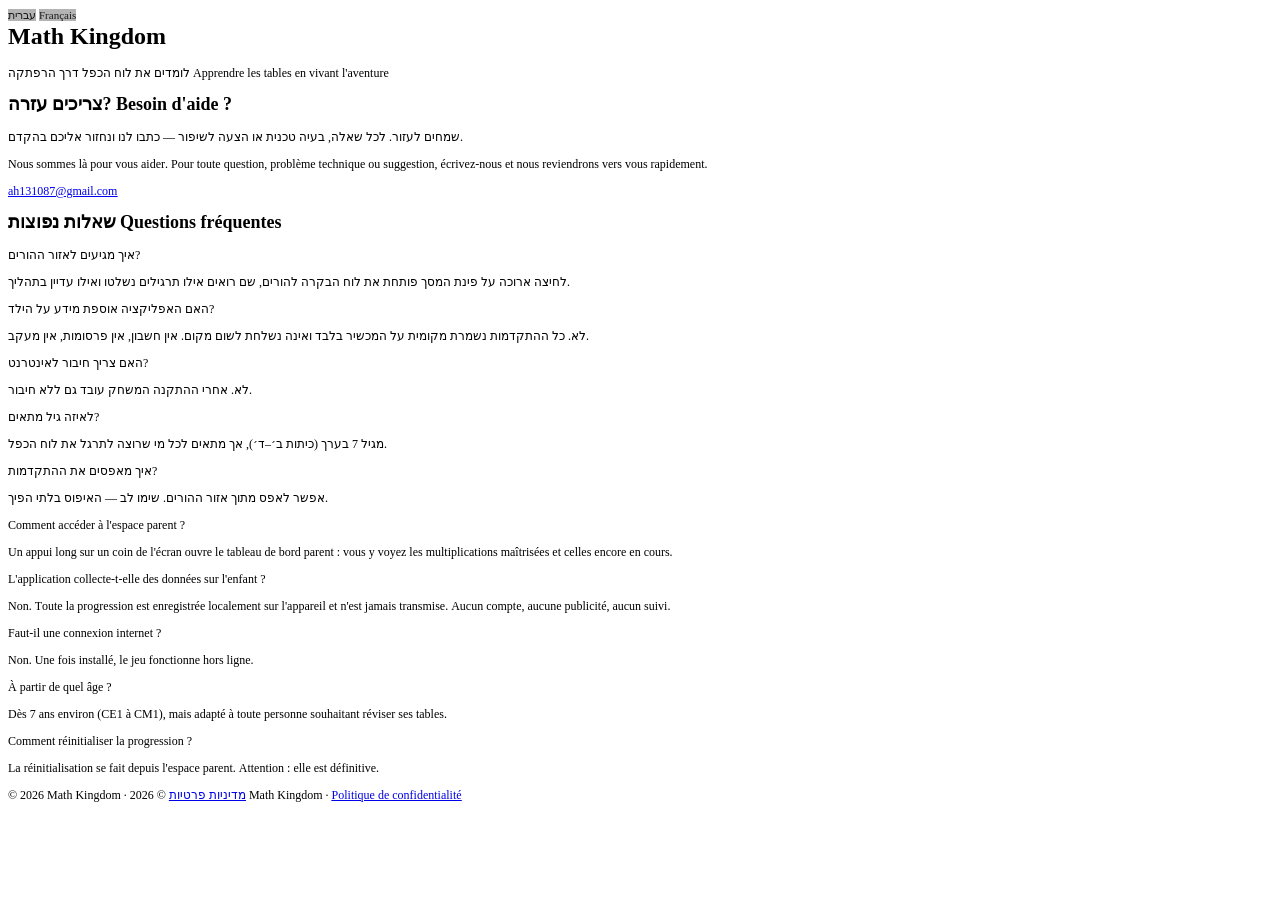
==== index.html @ 748add50 "Rename index (2).html to index.html" ====
<!DOCTYPE html PUBLIC "-//W3C//DTD HTML 4.01//EN" "http://www.w3.org/TR/html4/strict.dtd">
<html>
<head>
  <meta http-equiv="Content-Type" content="text/html; charset=utf-8">
  <meta http-equiv="Content-Style-Type" content="text/css">
  <title></title>
  <meta name="Description" content="Math Kingdom support page — assistance et confidentialité / עמוד תמיכה">
  <meta name="Generator" content="Cocoa HTML Writer">
  <meta name="CocoaVersion" content="2685.6">
  <style type="text/css">
    p.p1 {margin: 0.0px 0.0px 0.0px 0.0px; font: 11.0px 'Helvetica Neue'; color: #000000; color: rgba(0, 0, 0, 0.85); -webkit-text-stroke: rgba(0, 0, 0, 0.85)}
    p.p3 {margin: 0.0px 0.0px 12.0px 0.0px; font: 12.0px Times; -webkit-text-stroke: #000000}
    p.p5 {margin: 0.0px 0.0px 12.0px 0.0px; font: 12.0px 'Times New Roman'; -webkit-text-stroke: #000000}
    p.p6 {margin: 0.0px 0.0px 12.0px 0.0px; font: 12.0px Times; color: #0000e9; -webkit-text-stroke: #0000e9}
    p.p7 {margin: 0.0px 0.0px 0.0px 0.0px; font: 12.0px Times; -webkit-text-stroke: #000000}
    span.s1 {font: 11.0px 'Arial Hebrew'; font-kerning: none; background-color: #b3b3b3}
    span.s2 {font: 12.0px Times; font-kerning: none; color: #000000; -webkit-text-stroke: 0px #000000}
    span.s3 {font-kerning: none; background-color: #b3b3b3}
    span.s4 {font-kerning: none}
    span.s5 {font: 12.0px 'Times New Roman'; font-kerning: none}
    span.s6 {font: 18.0px '.Times Fallback'; font-kerning: none}
    span.s7 {font: 12.0px Times; font-kerning: none}
    span.s8 {text-decoration: underline ; font-kerning: none}
    span.s9 {font: 12.0px 'Times New Roman'; text-decoration: underline ; font-kerning: none; color: #0000e9; -webkit-text-stroke: 0px #0000e9}
    span.s10 {font: 12.0px Times; text-decoration: underline ; font-kerning: none; color: #0000e9; -webkit-text-stroke: 0px #0000e9}
  </style>
</head>
<body>
<p class="p1"><span class="s1">עברית</span><span class="s2"> </span><span class="s3">Français</span></p>
<h1 style="margin: 0.0px 0.0px 16.1px 0.0px; font: 24.0px Times; -webkit-text-stroke: #000000"><span class="s4"><b>Math Kingdom</b></span></h1>
<p class="p3"><span class="s5">לומדים</span><span class="s4"> </span><span class="s5">את</span><span class="s4"> </span><span class="s5">לוח</span><span class="s4"> </span><span class="s5">הכפל</span><span class="s4"> </span><span class="s5">דרך</span><span class="s4"> </span><span class="s5">הרפתקה</span><span class="s4"> Apprendre les tables en vivant l'aventure</span></p>
<h2 style="margin: 0.0px 0.0px 14.9px 0.0px; font: 18.0px Times; -webkit-text-stroke: #000000"><span class="s6"><b>צריכים</b></span><span class="s4"><b> </b></span><span class="s6"><b>עזרה</b></span><span class="s4"><b>? Besoin d'aide ?</b></span></h2>
<p class="p5"><span class="s4">שמחים</span><span class="s7"> </span><span class="s4">לעזור</span><span class="s7">. </span><span class="s4">לכל</span><span class="s7"> </span><span class="s4">שאלה</span><span class="s7">, </span><span class="s4">בעיה</span><span class="s7"> </span><span class="s4">טכנית</span><span class="s7"> </span><span class="s4">או</span><span class="s7"> </span><span class="s4">הצעה</span><span class="s7"> </span><span class="s4">לשיפור</span><span class="s7"> — </span><span class="s4">כתבו</span><span class="s7"> </span><span class="s4">לנו</span><span class="s7"> </span><span class="s4">ונחזור</span><span class="s7"> </span><span class="s4">אליכם</span><span class="s7"> </span><span class="s4">בהקדם</span><span class="s7">.</span></p>
<p class="p3"><span class="s4">Nous sommes là pour vous aider. Pour toute question, problème technique ou suggestion, écrivez-nous et nous reviendrons vers vous rapidement.</span></p>
<p class="p6"><span class="s8"><a href="mailto:CONTACT@EXEMPLE.COM">ah131087@gmail.com</a></span></p>
<h2 style="margin: 0.0px 0.0px 14.9px 0.0px; font: 18.0px Times; -webkit-text-stroke: #000000"><span class="s6"><b>שאלות</b></span><span class="s4"><b> </b></span><span class="s6"><b>נפוצות</b></span><span class="s4"><b> Questions fréquentes</b></span></h2>
<p class="p5"><span class="s4">איך</span><span class="s7"> </span><span class="s4">מגיעים</span><span class="s7"> </span><span class="s4">לאזור</span><span class="s7"> </span><span class="s4">ההורים</span><span class="s7">?</span></p>
<p class="p5"><span class="s4">לחיצה</span><span class="s7"> </span><span class="s4">ארוכה</span><span class="s7"> </span><span class="s4">על</span><span class="s7"> </span><span class="s4">פינת</span><span class="s7"> </span><span class="s4">המסך</span><span class="s7"> </span><span class="s4">פותחת</span><span class="s7"> </span><span class="s4">את</span><span class="s7"> </span><span class="s4">לוח</span><span class="s7"> </span><span class="s4">הבקרה</span><span class="s7"> </span><span class="s4">להורים</span><span class="s7">, </span><span class="s4">שם</span><span class="s7"> </span><span class="s4">רואים</span><span class="s7"> </span><span class="s4">אילו</span><span class="s7"> </span><span class="s4">תרגילים</span><span class="s7"> </span><span class="s4">נשלטו</span><span class="s7"> </span><span class="s4">ואילו</span><span class="s7"> </span><span class="s4">עדיין</span><span class="s7"> </span><span class="s4">בתהליך</span><span class="s7">.</span></p>
<p class="p5"><span class="s4">האם</span><span class="s7"> </span><span class="s4">האפליקציה</span><span class="s7"> </span><span class="s4">אוספת</span><span class="s7"> </span><span class="s4">מידע</span><span class="s7"> </span><span class="s4">על</span><span class="s7"> </span><span class="s4">הילד</span><span class="s7">?</span></p>
<p class="p5"><span class="s4">לא</span><span class="s7">. </span><span class="s4">כל</span><span class="s7"> </span><span class="s4">ההתקדמות</span><span class="s7"> </span><span class="s4">נשמרת</span><span class="s7"> </span><span class="s4">מקומית</span><span class="s7"> </span><span class="s4">על</span><span class="s7"> </span><span class="s4">המכשיר</span><span class="s7"> </span><span class="s4">בלבד</span><span class="s7"> </span><span class="s4">ואינה</span><span class="s7"> </span><span class="s4">נשלחת</span><span class="s7"> </span><span class="s4">לשום</span><span class="s7"> </span><span class="s4">מקום</span><span class="s7">. </span><span class="s4">אין</span><span class="s7"> </span><span class="s4">חשבון</span><span class="s7">, </span><span class="s4">אין</span><span class="s7"> </span><span class="s4">פרסומות</span><span class="s7">, </span><span class="s4">אין</span><span class="s7"> </span><span class="s4">מעקב</span><span class="s7">.</span></p>
<p class="p5"><span class="s4">האם</span><span class="s7"> </span><span class="s4">צריך</span><span class="s7"> </span><span class="s4">חיבור</span><span class="s7"> </span><span class="s4">לאינטרנט</span><span class="s7">?</span></p>
<p class="p5"><span class="s4">לא</span><span class="s7">. </span><span class="s4">אחרי</span><span class="s7"> </span><span class="s4">ההתקנה</span><span class="s7"> </span><span class="s4">המשחק</span><span class="s7"> </span><span class="s4">עובד</span><span class="s7"> </span><span class="s4">גם</span><span class="s7"> </span><span class="s4">ללא</span><span class="s7"> </span><span class="s4">חיבור</span><span class="s7">.</span></p>
<p class="p5"><span class="s4">לאיזה</span><span class="s7"> </span><span class="s4">גיל</span><span class="s7"> </span><span class="s4">מתאים</span><span class="s7">?</span></p>
<p class="p5"><span class="s4">מגיל</span><span class="s7"> 7 </span><span class="s4">בערך</span><span class="s7"> (</span><span class="s4">כיתות</span><span class="s7"> </span><span class="s4">ב׳</span><span class="s7">–</span><span class="s4">ד׳</span><span class="s7">), </span><span class="s4">אך</span><span class="s7"> </span><span class="s4">מתאים</span><span class="s7"> </span><span class="s4">לכל</span><span class="s7"> </span><span class="s4">מי</span><span class="s7"> </span><span class="s4">שרוצה</span><span class="s7"> </span><span class="s4">לתרגל</span><span class="s7"> </span><span class="s4">את</span><span class="s7"> </span><span class="s4">לוח</span><span class="s7"> </span><span class="s4">הכפל</span><span class="s7">.</span></p>
<p class="p5"><span class="s4">איך</span><span class="s7"> </span><span class="s4">מאפסים</span><span class="s7"> </span><span class="s4">את</span><span class="s7"> </span><span class="s4">ההתקדמות</span><span class="s7">?</span></p>
<p class="p5"><span class="s4">אפשר</span><span class="s7"> </span><span class="s4">לאפס</span><span class="s7"> </span><span class="s4">מתוך</span><span class="s7"> </span><span class="s4">אזור</span><span class="s7"> </span><span class="s4">ההורים</span><span class="s7">. </span><span class="s4">שימו</span><span class="s7"> </span><span class="s4">לב</span><span class="s7"> — </span><span class="s4">האיפוס</span><span class="s7"> </span><span class="s4">בלתי</span><span class="s7"> </span><span class="s4">הפיך</span><span class="s7">.</span></p>
<p class="p3"><span class="s4">Comment accéder à l'espace parent ?</span></p>
<p class="p3"><span class="s4">Un appui long sur un coin de l'écran ouvre le tableau de bord parent : vous y voyez les multiplications maîtrisées et celles encore en cours.</span></p>
<p class="p3"><span class="s4">L'application collecte-t-elle des données sur l'enfant ?</span></p>
<p class="p3"><span class="s4">Non. Toute la progression est enregistrée localement sur l'appareil et n'est jamais transmise. Aucun compte, aucune publicité, aucun suivi.</span></p>
<p class="p3"><span class="s4">Faut-il une connexion internet ?</span></p>
<p class="p3"><span class="s4">Non. Une fois installé, le jeu fonctionne hors ligne.</span></p>
<p class="p3"><span class="s4">À partir de quel âge ?</span></p>
<p class="p3"><span class="s4">Dès 7 ans environ (CE1 à CM1), mais adapté à toute personne souhaitant réviser ses tables.</span></p>
<p class="p3"><span class="s4">Comment réinitialiser la progression ?</span></p>
<p class="p3"><span class="s4">La réinitialisation se fait depuis l'espace parent. Attention : elle est définitive.</span></p>
<p class="p7"><span class="s4">© 2026 Math Kingdom · <a href="file:///Users/alexhadadbeachbum/Downloads/privacy.html"><span class="s9">מדיניות</span><span class="s10"> </span><span class="s9">פרטיות</span></a> © 2026 Math Kingdom · <a href="file:///Users/alexhadadbeachbum/Downloads/privacy.html"><span class="s10">Politique de confidentialité</span></a></span></p>
</body>
</html>
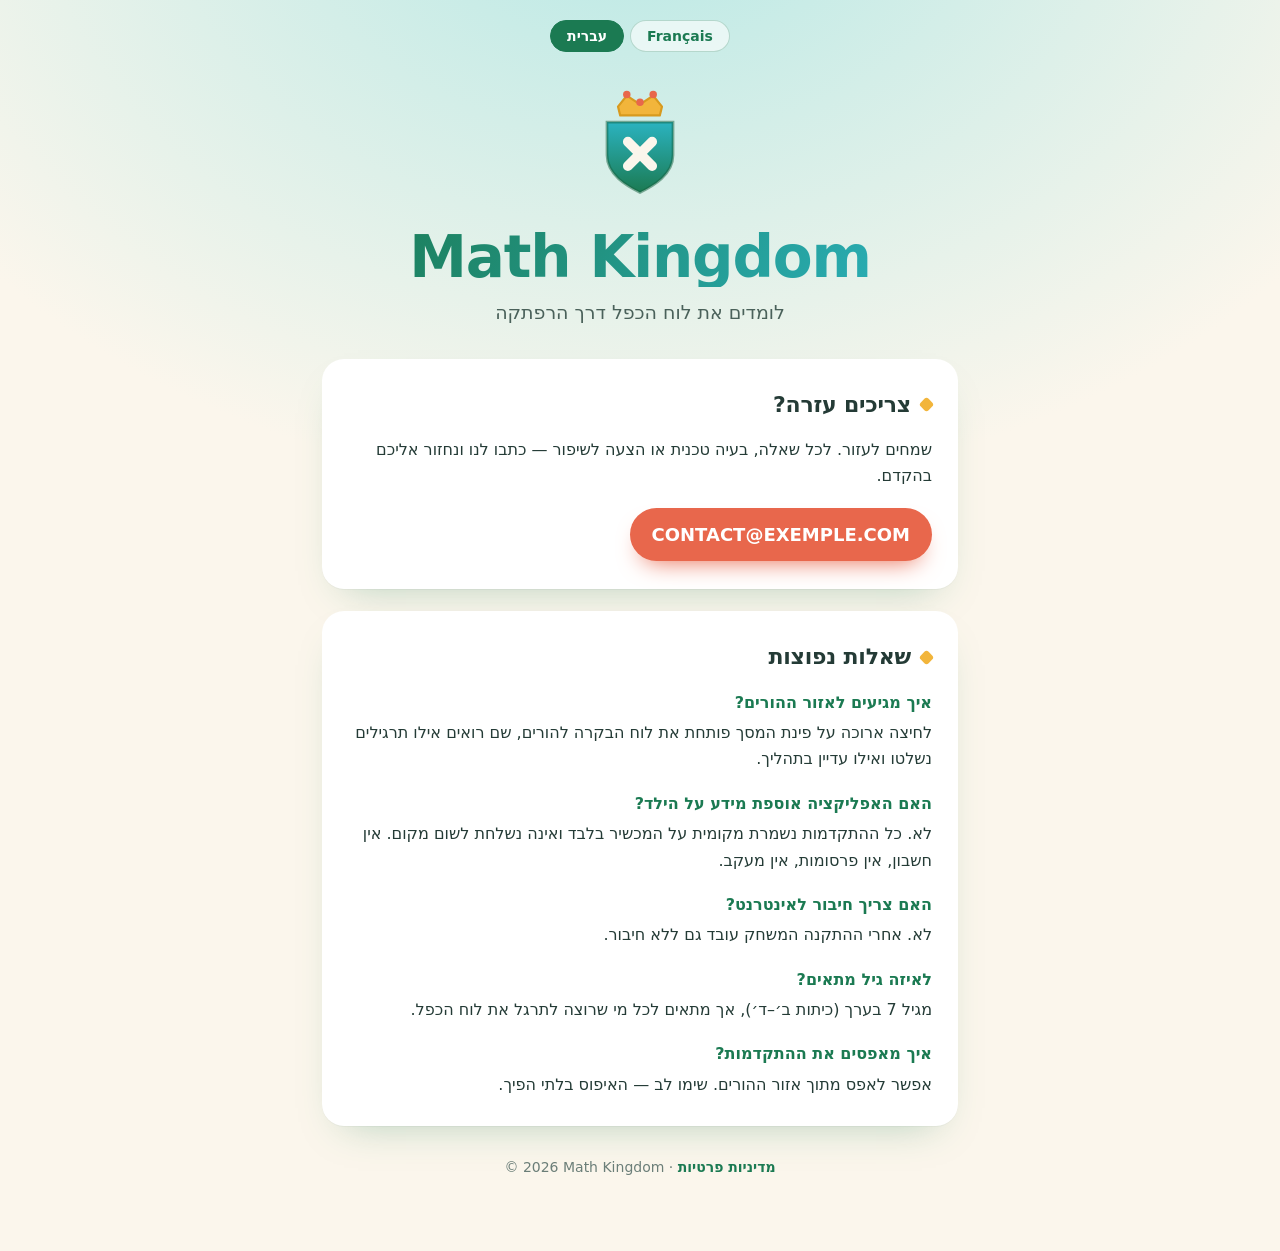
==== commit c42e7455: "Update index.html" ====
--- a/index.html
+++ b/index.html
@@ -1,59 +1,278 @@
-<!DOCTYPE html PUBLIC "-//W3C//DTD HTML 4.01//EN" "http://www.w3.org/TR/html4/strict.dtd">
-<html>
+<!DOCTYPE html>
+<html lang="he" data-lang="he">
 <head>
-  <meta http-equiv="Content-Type" content="text/html; charset=utf-8">
-  <meta http-equiv="Content-Style-Type" content="text/css">
-  <title></title>
-  <meta name="Description" content="Math Kingdom support page — assistance et confidentialité / עמוד תמיכה">
-  <meta name="Generator" content="Cocoa HTML Writer">
-  <meta name="CocoaVersion" content="2685.6">
-  <style type="text/css">
-    p.p1 {margin: 0.0px 0.0px 0.0px 0.0px; font: 11.0px 'Helvetica Neue'; color: #000000; color: rgba(0, 0, 0, 0.85); -webkit-text-stroke: rgba(0, 0, 0, 0.85)}
-    p.p3 {margin: 0.0px 0.0px 12.0px 0.0px; font: 12.0px Times; -webkit-text-stroke: #000000}
-    p.p5 {margin: 0.0px 0.0px 12.0px 0.0px; font: 12.0px 'Times New Roman'; -webkit-text-stroke: #000000}
-    p.p6 {margin: 0.0px 0.0px 12.0px 0.0px; font: 12.0px Times; color: #0000e9; -webkit-text-stroke: #0000e9}
-    p.p7 {margin: 0.0px 0.0px 0.0px 0.0px; font: 12.0px Times; -webkit-text-stroke: #000000}
-    span.s1 {font: 11.0px 'Arial Hebrew'; font-kerning: none; background-color: #b3b3b3}
-    span.s2 {font: 12.0px Times; font-kerning: none; color: #000000; -webkit-text-stroke: 0px #000000}
-    span.s3 {font-kerning: none; background-color: #b3b3b3}
-    span.s4 {font-kerning: none}
-    span.s5 {font: 12.0px 'Times New Roman'; font-kerning: none}
-    span.s6 {font: 18.0px '.Times Fallback'; font-kerning: none}
-    span.s7 {font: 12.0px Times; font-kerning: none}
-    span.s8 {text-decoration: underline ; font-kerning: none}
-    span.s9 {font: 12.0px 'Times New Roman'; text-decoration: underline ; font-kerning: none; color: #0000e9; -webkit-text-stroke: 0px #0000e9}
-    span.s10 {font: 12.0px Times; text-decoration: underline ; font-kerning: none; color: #0000e9; -webkit-text-stroke: 0px #0000e9}
-  </style>
+<meta charset="UTF-8">
+<meta name="viewport" content="width=device-width, initial-scale=1">
+<title>Math Kingdom — Support / תמיכה</title>
+<meta name="description" content="Math Kingdom support page — assistance et confidentialité / עמוד תמיכה">
+<style>
+/* Math Kingdom — support & privacy site
+   Palette (Coastal World):
+   cream  #FBF6EC | ink #243B36 | sky #2BB3C0
+   green  #1B7A52 | gold #F2B53B | coral #E8674C */
+
+@import url('https://fonts.googleapis.com/css2?family=Rubik:wght@400;500;600;800&display=swap');
+
+* { box-sizing: border-box; margin: 0; padding: 0; }
+
+:root {
+  --cream: #FBF6EC;
+  --ink:   #243B36;
+  --sky:   #2BB3C0;
+  --green: #1B7A52;
+  --gold:  #F2B53B;
+  --coral: #E8674C;
+  --paper: #FFFFFF;
+}
+
+html { scroll-behavior: smooth; }
+
+body {
+  font-family: 'Rubik', system-ui, -apple-system, 'Segoe UI', sans-serif;
+  color: var(--ink);
+  background:
+    radial-gradient(120% 90% at 50% -10%, #B6E8E5 0%, var(--cream) 55%);
+  min-height: 100vh;
+  line-height: 1.65;
+  -webkit-font-smoothing: antialiased;
+}
+
+.wrap { max-width: 680px; margin: 0 auto; padding: 0 22px 72px; }
+
+/* ---------- language toggle ---------- */
+.langbar {
+  display: flex;
+  justify-content: center;
+  gap: 6px;
+  padding: 20px 0 8px;
+}
+.langbar button {
+  font-family: inherit;
+  font-weight: 600;
+  font-size: 14px;
+  color: var(--green);
+  background: rgba(255,255,255,0.6);
+  border: 1.5px solid rgba(27,122,82,0.25);
+  border-radius: 999px;
+  padding: 7px 16px;
+  cursor: pointer;
+  transition: background .15s, color .15s, transform .1s;
+}
+.langbar button:hover { transform: translateY(-1px); }
+.langbar button.active {
+  background: var(--green);
+  color: #fff;
+  border-color: var(--green);
+}
+.langbar button:focus-visible { outline: 3px solid var(--gold); outline-offset: 2px; }
+
+/* ---------- hero ---------- */
+.hero { text-align: center; padding: 18px 0 8px; }
+
+.crest { width: 132px; height: 132px; margin: 0 auto 18px; display: block; }
+@media (prefers-reduced-motion: no-preference) {
+  .crest { animation: bob 4.5s ease-in-out infinite; }
+  @keyframes bob {
+    0%,100% { transform: translateY(0) rotate(-1.5deg); }
+    50%     { transform: translateY(-9px) rotate(1.5deg); }
+  }
+}
+
+.hero h1 {
+  font-weight: 800;
+  font-size: clamp(38px, 9vw, 58px);
+  letter-spacing: -0.02em;
+  line-height: 1.02;
+  background: linear-gradient(120deg, var(--green), var(--sky));
+  -webkit-background-clip: text;
+  background-clip: text;
+  color: transparent;
+}
+.hero .tag {
+  font-size: clamp(16px, 4vw, 19px);
+  font-weight: 500;
+  color: #4a615a;
+  margin-top: 10px;
+}
+
+/* ---------- cards ---------- */
+.card {
+  background: var(--paper);
+  border-radius: 22px;
+  padding: 28px 26px;
+  margin-top: 22px;
+  box-shadow: 0 1px 0 rgba(36,59,54,0.04),
+              0 18px 40px -22px rgba(27,122,82,0.35);
+}
+
+h2 {
+  font-weight: 800;
+  font-size: 22px;
+  letter-spacing: -0.01em;
+  margin-bottom: 14px;
+  display: flex;
+  align-items: center;
+  gap: 10px;
+}
+h2::before {
+  content: "";
+  width: 11px; height: 11px;
+  border-radius: 3px;
+  background: var(--gold);
+  transform: rotate(45deg);
+  flex: none;
+}
+
+p { margin-bottom: 12px; }
+p:last-child { margin-bottom: 0; }
+
+a { color: var(--coral); font-weight: 600; text-decoration: none; }
+a:hover { text-decoration: underline; }
+
+.mail {
+  display: inline-block;
+  margin-top: 6px;
+  font-weight: 600;
+  font-size: 18px;
+  color: #fff;
+  background: var(--coral);
+  padding: 12px 22px;
+  border-radius: 999px;
+  box-shadow: 0 12px 24px -12px var(--coral);
+}
+.mail:hover { text-decoration: none; filter: brightness(1.05); }
+.mail:focus-visible { outline: 3px solid var(--gold); outline-offset: 3px; }
+
+/* ---------- FAQ ---------- */
+.q { font-weight: 600; color: var(--green); margin-top: 18px; margin-bottom: 4px; }
+.q:first-of-type { margin-top: 4px; }
+
+/* ---------- footer ---------- */
+footer {
+  text-align: center;
+  margin-top: 30px;
+  font-size: 14px;
+  color: #6b7e78;
+}
+footer a { color: var(--green); }
+
+/* ---------- language visibility & direction ---------- */
+[data-lang="he"] .lang-fr,
+[data-lang="he"] .lang-en { display: none; }
+[data-lang="fr"] .lang-he,
+[data-lang="fr"] .lang-en { display: none; }
+
+[data-lang="he"] .dir { direction: rtl; text-align: right; }
+[data-lang="fr"] .dir { direction: ltr; text-align: left; }
+[data-lang="he"] .hero, [data-lang="he"] footer { /* keep hero centered */ }
+.hero, footer { direction: ltr; }
+
+</style>
 </head>
 <body>
-<p class="p1"><span class="s1">עברית</span><span class="s2"> </span><span class="s3">Français</span></p>
-<h1 style="margin: 0.0px 0.0px 16.1px 0.0px; font: 24.0px Times; -webkit-text-stroke: #000000"><span class="s4"><b>Math Kingdom</b></span></h1>
-<p class="p3"><span class="s5">לומדים</span><span class="s4"> </span><span class="s5">את</span><span class="s4"> </span><span class="s5">לוח</span><span class="s4"> </span><span class="s5">הכפל</span><span class="s4"> </span><span class="s5">דרך</span><span class="s4"> </span><span class="s5">הרפתקה</span><span class="s4"> Apprendre les tables en vivant l'aventure</span></p>
-<h2 style="margin: 0.0px 0.0px 14.9px 0.0px; font: 18.0px Times; -webkit-text-stroke: #000000"><span class="s6"><b>צריכים</b></span><span class="s4"><b> </b></span><span class="s6"><b>עזרה</b></span><span class="s4"><b>? Besoin d'aide ?</b></span></h2>
-<p class="p5"><span class="s4">שמחים</span><span class="s7"> </span><span class="s4">לעזור</span><span class="s7">. </span><span class="s4">לכל</span><span class="s7"> </span><span class="s4">שאלה</span><span class="s7">, </span><span class="s4">בעיה</span><span class="s7"> </span><span class="s4">טכנית</span><span class="s7"> </span><span class="s4">או</span><span class="s7"> </span><span class="s4">הצעה</span><span class="s7"> </span><span class="s4">לשיפור</span><span class="s7"> — </span><span class="s4">כתבו</span><span class="s7"> </span><span class="s4">לנו</span><span class="s7"> </span><span class="s4">ונחזור</span><span class="s7"> </span><span class="s4">אליכם</span><span class="s7"> </span><span class="s4">בהקדם</span><span class="s7">.</span></p>
-<p class="p3"><span class="s4">Nous sommes là pour vous aider. Pour toute question, problème technique ou suggestion, écrivez-nous et nous reviendrons vers vous rapidement.</span></p>
-<p class="p6"><span class="s8"><a href="mailto:CONTACT@EXEMPLE.COM">ah131087@gmail.com</a></span></p>
-<h2 style="margin: 0.0px 0.0px 14.9px 0.0px; font: 18.0px Times; -webkit-text-stroke: #000000"><span class="s6"><b>שאלות</b></span><span class="s4"><b> </b></span><span class="s6"><b>נפוצות</b></span><span class="s4"><b> Questions fréquentes</b></span></h2>
-<p class="p5"><span class="s4">איך</span><span class="s7"> </span><span class="s4">מגיעים</span><span class="s7"> </span><span class="s4">לאזור</span><span class="s7"> </span><span class="s4">ההורים</span><span class="s7">?</span></p>
-<p class="p5"><span class="s4">לחיצה</span><span class="s7"> </span><span class="s4">ארוכה</span><span class="s7"> </span><span class="s4">על</span><span class="s7"> </span><span class="s4">פינת</span><span class="s7"> </span><span class="s4">המסך</span><span class="s7"> </span><span class="s4">פותחת</span><span class="s7"> </span><span class="s4">את</span><span class="s7"> </span><span class="s4">לוח</span><span class="s7"> </span><span class="s4">הבקרה</span><span class="s7"> </span><span class="s4">להורים</span><span class="s7">, </span><span class="s4">שם</span><span class="s7"> </span><span class="s4">רואים</span><span class="s7"> </span><span class="s4">אילו</span><span class="s7"> </span><span class="s4">תרגילים</span><span class="s7"> </span><span class="s4">נשלטו</span><span class="s7"> </span><span class="s4">ואילו</span><span class="s7"> </span><span class="s4">עדיין</span><span class="s7"> </span><span class="s4">בתהליך</span><span class="s7">.</span></p>
-<p class="p5"><span class="s4">האם</span><span class="s7"> </span><span class="s4">האפליקציה</span><span class="s7"> </span><span class="s4">אוספת</span><span class="s7"> </span><span class="s4">מידע</span><span class="s7"> </span><span class="s4">על</span><span class="s7"> </span><span class="s4">הילד</span><span class="s7">?</span></p>
-<p class="p5"><span class="s4">לא</span><span class="s7">. </span><span class="s4">כל</span><span class="s7"> </span><span class="s4">ההתקדמות</span><span class="s7"> </span><span class="s4">נשמרת</span><span class="s7"> </span><span class="s4">מקומית</span><span class="s7"> </span><span class="s4">על</span><span class="s7"> </span><span class="s4">המכשיר</span><span class="s7"> </span><span class="s4">בלבד</span><span class="s7"> </span><span class="s4">ואינה</span><span class="s7"> </span><span class="s4">נשלחת</span><span class="s7"> </span><span class="s4">לשום</span><span class="s7"> </span><span class="s4">מקום</span><span class="s7">. </span><span class="s4">אין</span><span class="s7"> </span><span class="s4">חשבון</span><span class="s7">, </span><span class="s4">אין</span><span class="s7"> </span><span class="s4">פרסומות</span><span class="s7">, </span><span class="s4">אין</span><span class="s7"> </span><span class="s4">מעקב</span><span class="s7">.</span></p>
-<p class="p5"><span class="s4">האם</span><span class="s7"> </span><span class="s4">צריך</span><span class="s7"> </span><span class="s4">חיבור</span><span class="s7"> </span><span class="s4">לאינטרנט</span><span class="s7">?</span></p>
-<p class="p5"><span class="s4">לא</span><span class="s7">. </span><span class="s4">אחרי</span><span class="s7"> </span><span class="s4">ההתקנה</span><span class="s7"> </span><span class="s4">המשחק</span><span class="s7"> </span><span class="s4">עובד</span><span class="s7"> </span><span class="s4">גם</span><span class="s7"> </span><span class="s4">ללא</span><span class="s7"> </span><span class="s4">חיבור</span><span class="s7">.</span></p>
-<p class="p5"><span class="s4">לאיזה</span><span class="s7"> </span><span class="s4">גיל</span><span class="s7"> </span><span class="s4">מתאים</span><span class="s7">?</span></p>
-<p class="p5"><span class="s4">מגיל</span><span class="s7"> 7 </span><span class="s4">בערך</span><span class="s7"> (</span><span class="s4">כיתות</span><span class="s7"> </span><span class="s4">ב׳</span><span class="s7">–</span><span class="s4">ד׳</span><span class="s7">), </span><span class="s4">אך</span><span class="s7"> </span><span class="s4">מתאים</span><span class="s7"> </span><span class="s4">לכל</span><span class="s7"> </span><span class="s4">מי</span><span class="s7"> </span><span class="s4">שרוצה</span><span class="s7"> </span><span class="s4">לתרגל</span><span class="s7"> </span><span class="s4">את</span><span class="s7"> </span><span class="s4">לוח</span><span class="s7"> </span><span class="s4">הכפל</span><span class="s7">.</span></p>
-<p class="p5"><span class="s4">איך</span><span class="s7"> </span><span class="s4">מאפסים</span><span class="s7"> </span><span class="s4">את</span><span class="s7"> </span><span class="s4">ההתקדמות</span><span class="s7">?</span></p>
-<p class="p5"><span class="s4">אפשר</span><span class="s7"> </span><span class="s4">לאפס</span><span class="s7"> </span><span class="s4">מתוך</span><span class="s7"> </span><span class="s4">אזור</span><span class="s7"> </span><span class="s4">ההורים</span><span class="s7">. </span><span class="s4">שימו</span><span class="s7"> </span><span class="s4">לב</span><span class="s7"> — </span><span class="s4">האיפוס</span><span class="s7"> </span><span class="s4">בלתי</span><span class="s7"> </span><span class="s4">הפיך</span><span class="s7">.</span></p>
-<p class="p3"><span class="s4">Comment accéder à l'espace parent ?</span></p>
-<p class="p3"><span class="s4">Un appui long sur un coin de l'écran ouvre le tableau de bord parent : vous y voyez les multiplications maîtrisées et celles encore en cours.</span></p>
-<p class="p3"><span class="s4">L'application collecte-t-elle des données sur l'enfant ?</span></p>
-<p class="p3"><span class="s4">Non. Toute la progression est enregistrée localement sur l'appareil et n'est jamais transmise. Aucun compte, aucune publicité, aucun suivi.</span></p>
-<p class="p3"><span class="s4">Faut-il une connexion internet ?</span></p>
-<p class="p3"><span class="s4">Non. Une fois installé, le jeu fonctionne hors ligne.</span></p>
-<p class="p3"><span class="s4">À partir de quel âge ?</span></p>
-<p class="p3"><span class="s4">Dès 7 ans environ (CE1 à CM1), mais adapté à toute personne souhaitant réviser ses tables.</span></p>
-<p class="p3"><span class="s4">Comment réinitialiser la progression ?</span></p>
-<p class="p3"><span class="s4">La réinitialisation se fait depuis l'espace parent. Attention : elle est définitive.</span></p>
-<p class="p7"><span class="s4">© 2026 Math Kingdom · <a href="file:///Users/alexhadadbeachbum/Downloads/privacy.html"><span class="s9">מדיניות</span><span class="s10"> </span><span class="s9">פרטיות</span></a> © 2026 Math Kingdom · <a href="file:///Users/alexhadadbeachbum/Downloads/privacy.html"><span class="s10">Politique de confidentialité</span></a></span></p>
+<div class="wrap">
+
+  <nav class="langbar" aria-label="Language">
+    <button data-set="he" class="active">עברית</button>
+    <button data-set="fr">Français</button>
+  </nav>
+
+  <header class="hero">
+    <!-- Crest: shield with a golden × and a little crown -->
+    <svg class="crest" viewBox="0 0 120 120" role="img" aria-label="Math Kingdom crest">
+      <defs>
+        <linearGradient id="sky" x1="0" y1="0" x2="0" y2="1">
+          <stop offset="0" stop-color="#2BB3C0"/>
+          <stop offset="1" stop-color="#1B7A52"/>
+        </linearGradient>
+      </defs>
+      <!-- crown -->
+      <path d="M40 26 L48 16 L60 24 L72 16 L80 26 L78 34 L42 34 Z"
+            fill="#F2B53B" stroke="#D89A1E" stroke-width="2" stroke-linejoin="round"/>
+      <circle cx="48" cy="15" r="3.4" fill="#E8674C"/>
+      <circle cx="60" cy="22" r="3.4" fill="#E8674C"/>
+      <circle cx="72" cy="15" r="3.4" fill="#E8674C"/>
+      <!-- shield -->
+      <path d="M30 40 H90 V70 C90 88 72 98 60 104 C48 98 30 88 30 70 Z"
+            fill="url(#sky)" stroke="#16624180" stroke-width="2.5"/>
+      <!-- multiplication sign -->
+      <g stroke="#FBF6EC" stroke-width="9" stroke-linecap="round">
+        <line x1="49" y1="58" x2="71" y2="80"/>
+        <line x1="71" y1="58" x2="49" y2="80"/>
+      </g>
+    </svg>
+
+    <h1>Math Kingdom</h1>
+    <p class="tag">
+      <span class="lang-he">לומדים את לוח הכפל דרך הרפתקה</span>
+      <span class="lang-fr">Apprendre les tables en vivant l'aventure</span>
+    </p>
+  </header>
+
+  <!-- ===== SUPPORT ===== -->
+  <section class="card dir">
+    <h2>
+      <span class="lang-he">צריכים עזרה?</span>
+      <span class="lang-fr">Besoin d'aide ?</span>
+    </h2>
+    <p class="lang-he">שמחים לעזור. לכל שאלה, בעיה טכנית או הצעה לשיפור — כתבו לנו ונחזור אליכם בהקדם.</p>
+    <p class="lang-fr">Nous sommes là pour vous aider. Pour toute question, problème technique ou suggestion, écrivez-nous et nous reviendrons vers vous rapidement.</p>
+    <a class="mail" href="mailto:CONTACT@EXEMPLE.COM">CONTACT@EXEMPLE.COM</a>
+  </section>
+
+  <!-- ===== FAQ ===== -->
+  <section class="card dir">
+    <h2>
+      <span class="lang-he">שאלות נפוצות</span>
+      <span class="lang-fr">Questions fréquentes</span>
+    </h2>
+
+    <!-- Hebrew FAQ -->
+    <div class="lang-he">
+      <p class="q">איך מגיעים לאזור ההורים?</p>
+      <p>לחיצה ארוכה על פינת המסך פותחת את לוח הבקרה להורים, שם רואים אילו תרגילים נשלטו ואילו עדיין בתהליך.</p>
+      <p class="q">האם האפליקציה אוספת מידע על הילד?</p>
+      <p>לא. כל ההתקדמות נשמרת מקומית על המכשיר בלבד ואינה נשלחת לשום מקום. אין חשבון, אין פרסומות, אין מעקב.</p>
+      <p class="q">האם צריך חיבור לאינטרנט?</p>
+      <p>לא. אחרי ההתקנה המשחק עובד גם ללא חיבור.</p>
+      <p class="q">לאיזה גיל מתאים?</p>
+      <p>מגיל 7 בערך (כיתות ב׳–ד׳), אך מתאים לכל מי שרוצה לתרגל את לוח הכפל.</p>
+      <p class="q">איך מאפסים את ההתקדמות?</p>
+      <p>אפשר לאפס מתוך אזור ההורים. שימו לב — האיפוס בלתי הפיך.</p>
+    </div>
+
+    <!-- French FAQ -->
+    <div class="lang-fr">
+      <p class="q">Comment accéder à l'espace parent ?</p>
+      <p>Un appui long sur un coin de l'écran ouvre le tableau de bord parent : vous y voyez les multiplications maîtrisées et celles encore en cours.</p>
+      <p class="q">L'application collecte-t-elle des données sur l'enfant ?</p>
+      <p>Non. Toute la progression est enregistrée localement sur l'appareil et n'est jamais transmise. Aucun compte, aucune publicité, aucun suivi.</p>
+      <p class="q">Faut-il une connexion internet ?</p>
+      <p>Non. Une fois installé, le jeu fonctionne hors ligne.</p>
+      <p class="q">À partir de quel âge ?</p>
+      <p>Dès 7 ans environ (CE1 à CM1), mais adapté à toute personne souhaitant réviser ses tables.</p>
+      <p class="q">Comment réinitialiser la progression ?</p>
+      <p>La réinitialisation se fait depuis l'espace parent. Attention : elle est définitive.</p>
+    </div>
+  </section>
+
+  <footer>
+    <span class="lang-he">© 2026 Math Kingdom · <a href="privacy.html">מדיניות פרטיות</a></span>
+    <span class="lang-fr">© 2026 Math Kingdom · <a href="privacy.html">Politique de confidentialité</a></span>
+  </footer>
+
+</div>
+
+<script>
+  const root = document.documentElement;
+  document.querySelectorAll('.langbar button').forEach(b => {
+    b.addEventListener('click', () => {
+      const lang = b.dataset.set;
+      root.setAttribute('data-lang', lang);
+      root.setAttribute('lang', lang);
+      document.querySelectorAll('.langbar button').forEach(x => x.classList.toggle('active', x === b));
+    });
+  });
+</script>
 </body>
 </html>
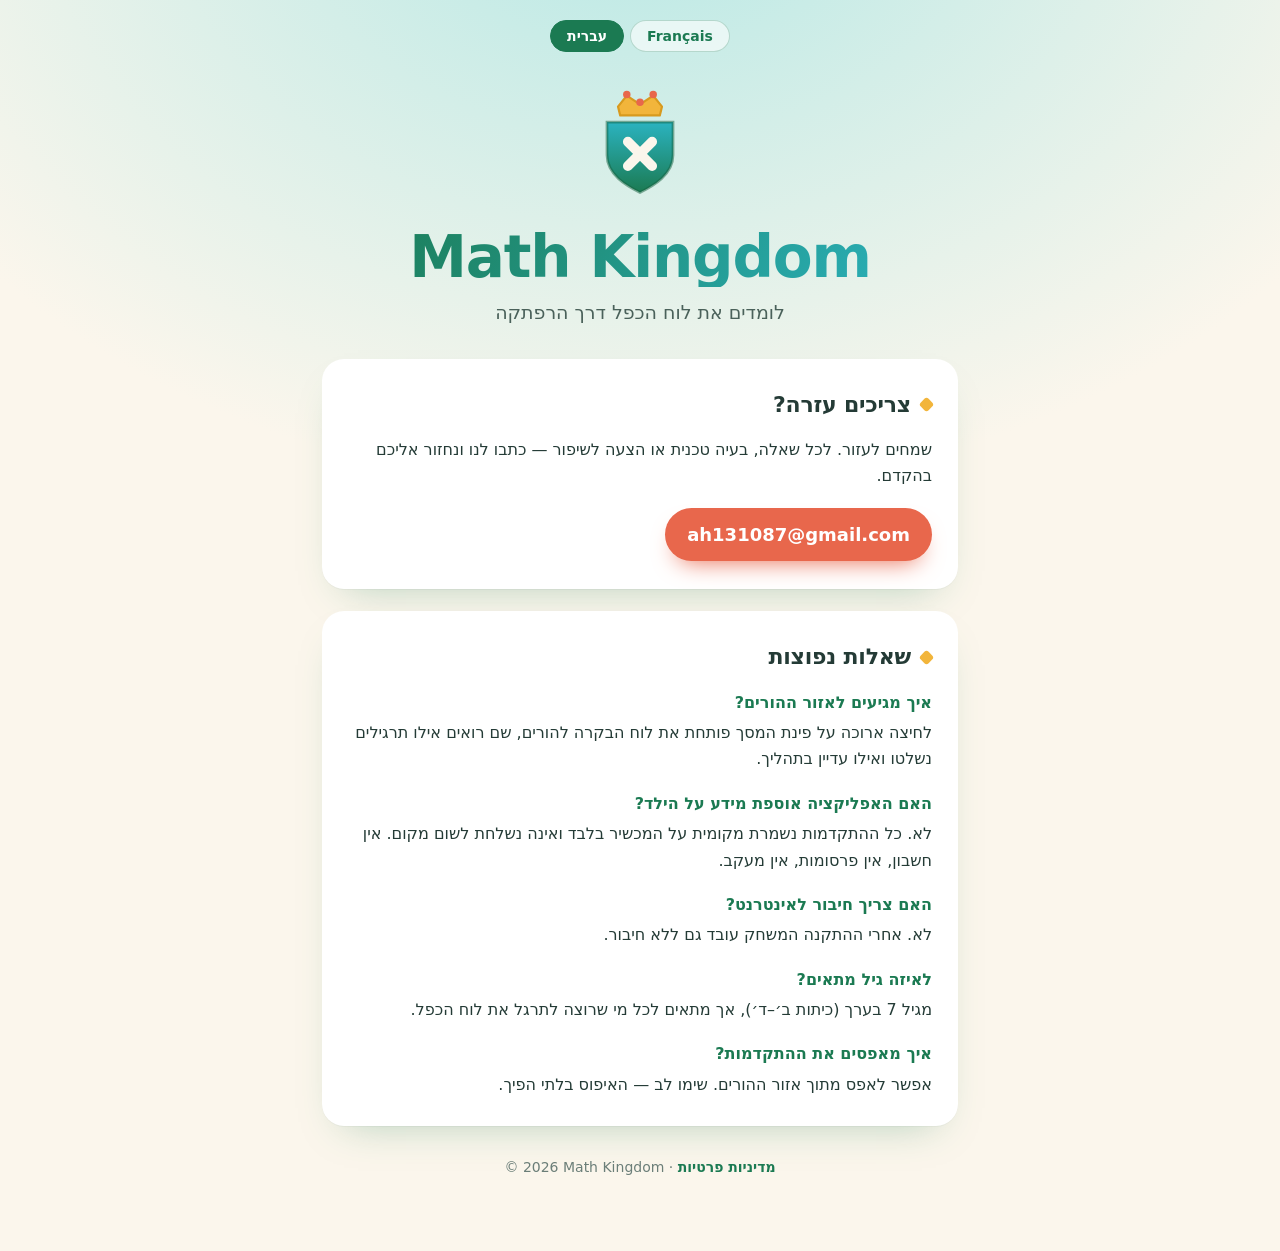
==== commit 19e72661: "Update index.html" ====
--- a/index.html
+++ b/index.html
@@ -217,7 +217,7 @@
     </h2>
     <p class="lang-he">שמחים לעזור. לכל שאלה, בעיה טכנית או הצעה לשיפור — כתבו לנו ונחזור אליכם בהקדם.</p>
     <p class="lang-fr">Nous sommes là pour vous aider. Pour toute question, problème technique ou suggestion, écrivez-nous et nous reviendrons vers vous rapidement.</p>
-    <a class="mail" href="mailto:CONTACT@EXEMPLE.COM">CONTACT@EXEMPLE.COM</a>
+    <a class="mail" href="mailto:ah131087@gmail.com">ah131087@gmail.com</a>
   </section>
 
   <!-- ===== FAQ ===== -->
